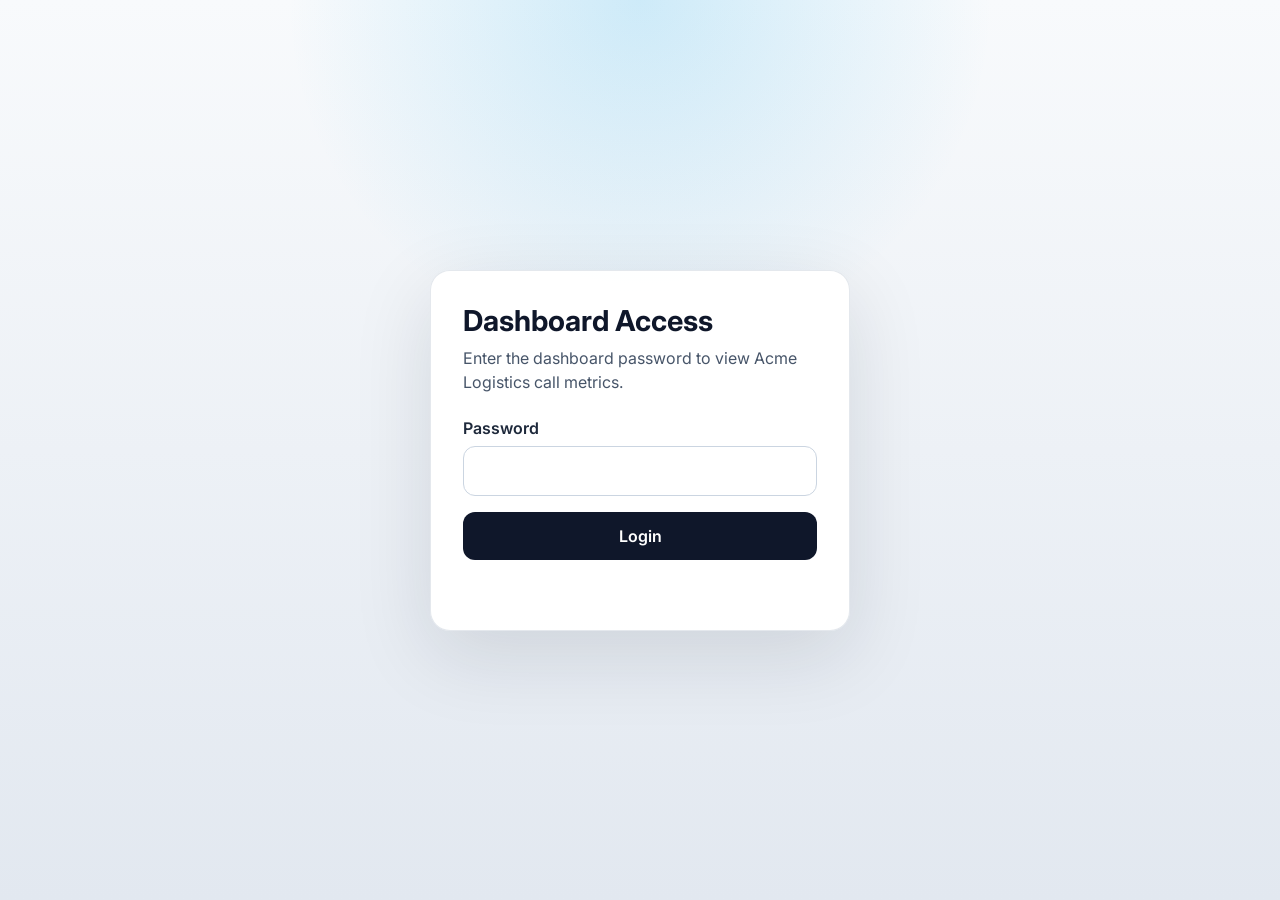
==== app/static/dashboard/login.html @ e8718127 "feat(security): added password to dashboard page" ====
<!DOCTYPE html>
<html lang="en">
  <head>
    <meta charset="UTF-8" />
    <meta name="viewport" content="width=device-width, initial-scale=1.0" />
    <title>Acme Logistics - Dashboard Login</title>
    <link rel="preconnect" href="https://fonts.googleapis.com" />
    <link rel="preconnect" href="https://fonts.gstatic.com" crossorigin />
    <link
      href="https://fonts.googleapis.com/css2?family=Inter:wght@400;500;600;700&display=swap"
      rel="stylesheet"
    />
    <style>
      :root {
        color-scheme: light;
        font-family: Inter, system-ui, sans-serif;
      }

      * {
        box-sizing: border-box;
      }

      body {
        margin: 0;
        min-height: 100vh;
        display: grid;
        place-items: center;
        padding: 24px;
        background:
          radial-gradient(circle at top, rgba(14, 165, 233, 0.18), transparent 32%),
          linear-gradient(180deg, #f8fafc 0%, #e2e8f0 100%);
        color: #0f172a;
      }

      .login-card {
        width: min(100%, 420px);
        padding: 32px;
        border-radius: 20px;
        background: rgba(255, 255, 255, 0.96);
        border: 1px solid rgba(148, 163, 184, 0.25);
        box-shadow: 0 24px 80px rgba(15, 23, 42, 0.12);
      }

      h1 {
        margin: 0 0 8px;
        font-size: 1.8rem;
      }

      p {
        margin: 0;
        line-height: 1.5;
        color: #475569;
      }

      form {
        margin-top: 24px;
      }

      label {
        display: block;
        margin-bottom: 8px;
        font-weight: 600;
        color: #1e293b;
      }

      input {
        width: 100%;
        padding: 14px 16px;
        border: 1px solid #cbd5e1;
        border-radius: 12px;
        font: inherit;
      }

      input:focus {
        outline: 2px solid rgba(37, 99, 235, 0.2);
        border-color: #2563eb;
      }

      button {
        width: 100%;
        margin-top: 16px;
        padding: 14px 16px;
        border: 0;
        border-radius: 12px;
        background: #0f172a;
        color: #ffffff;
        font: inherit;
        font-weight: 600;
        cursor: pointer;
      }

      button:disabled {
        cursor: wait;
        opacity: 0.7;
      }

      .error {
        min-height: 24px;
        margin-top: 14px;
        color: #b91c1c;
      }

      .meta {
        margin-top: 18px;
        font-size: 0.9rem;
        color: #64748b;
      }
    </style>
    <script src="/dashboard/assets/dashboard-login.js" defer></script>
  </head>
  <body>
    <section class="login-card" aria-labelledby="dashboard-login-heading">
      <h1 id="dashboard-login-heading">Dashboard Access</h1>
      <p>Enter the dashboard password to view Acme Logistics call metrics.</p>
      <form id="dashboard-login-form">
        <label for="password">Password</label>
        <input id="password" name="password" type="password" autocomplete="current-password" required />
        <button id="submit-button" type="submit">Login</button>
        <p id="error-message" class="error" role="alert" aria-live="polite"></p>
      </form>
    </section>
  </body>
</html>
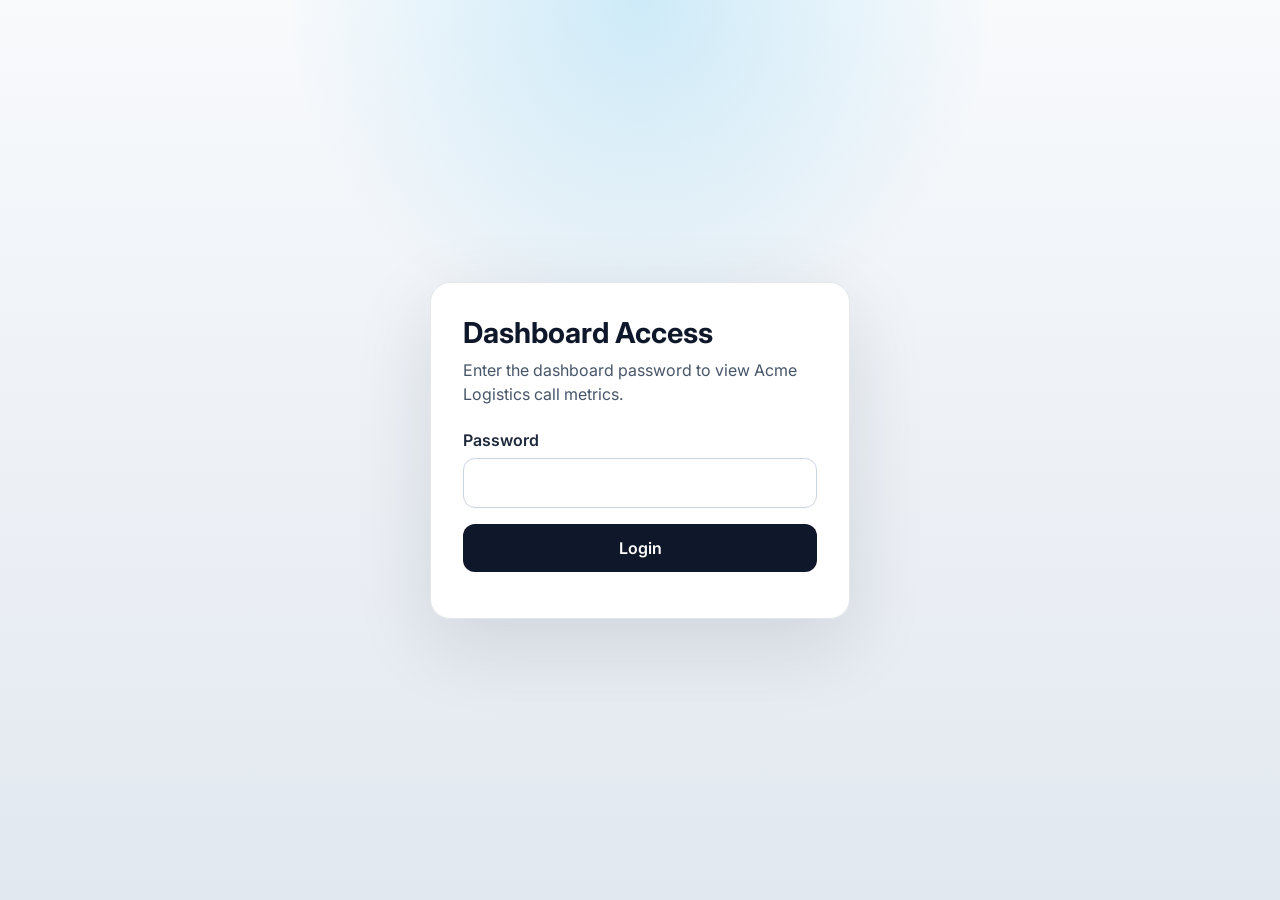
==== commit b9adb904: "style(login): adjust padding in login card" ====
--- a/app/static/dashboard/login.html
+++ b/app/static/dashboard/login.html
@@ -34,7 +34,7 @@
 
       .login-card {
         width: min(100%, 420px);
-        padding: 32px;
+        padding: 32px 32px 8px;
         border-radius: 20px;
         background: rgba(255, 255, 255, 0.96);
         border: 1px solid rgba(148, 163, 184, 0.25);
@@ -97,6 +97,9 @@
       .error {
         min-height: 24px;
         margin-top: 14px;
+
+
+
         color: #b91c1c;
       }
 
